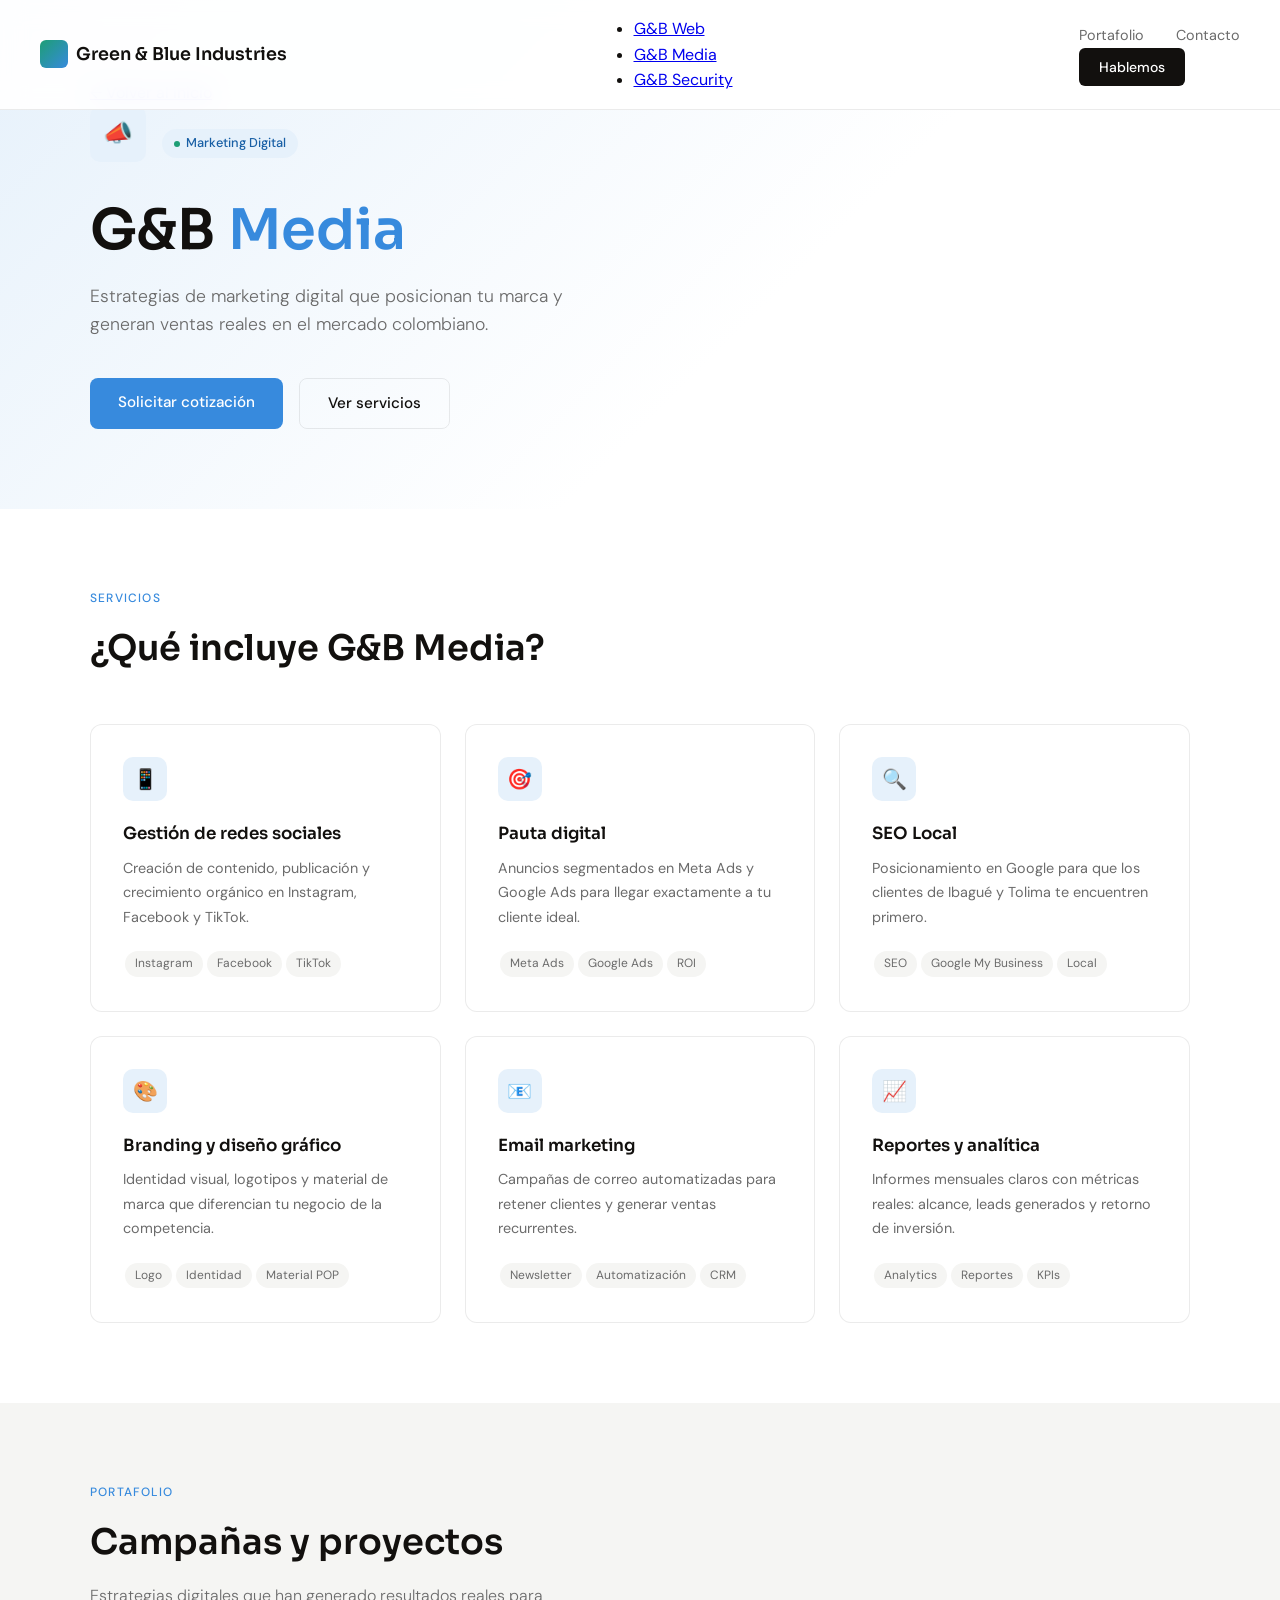
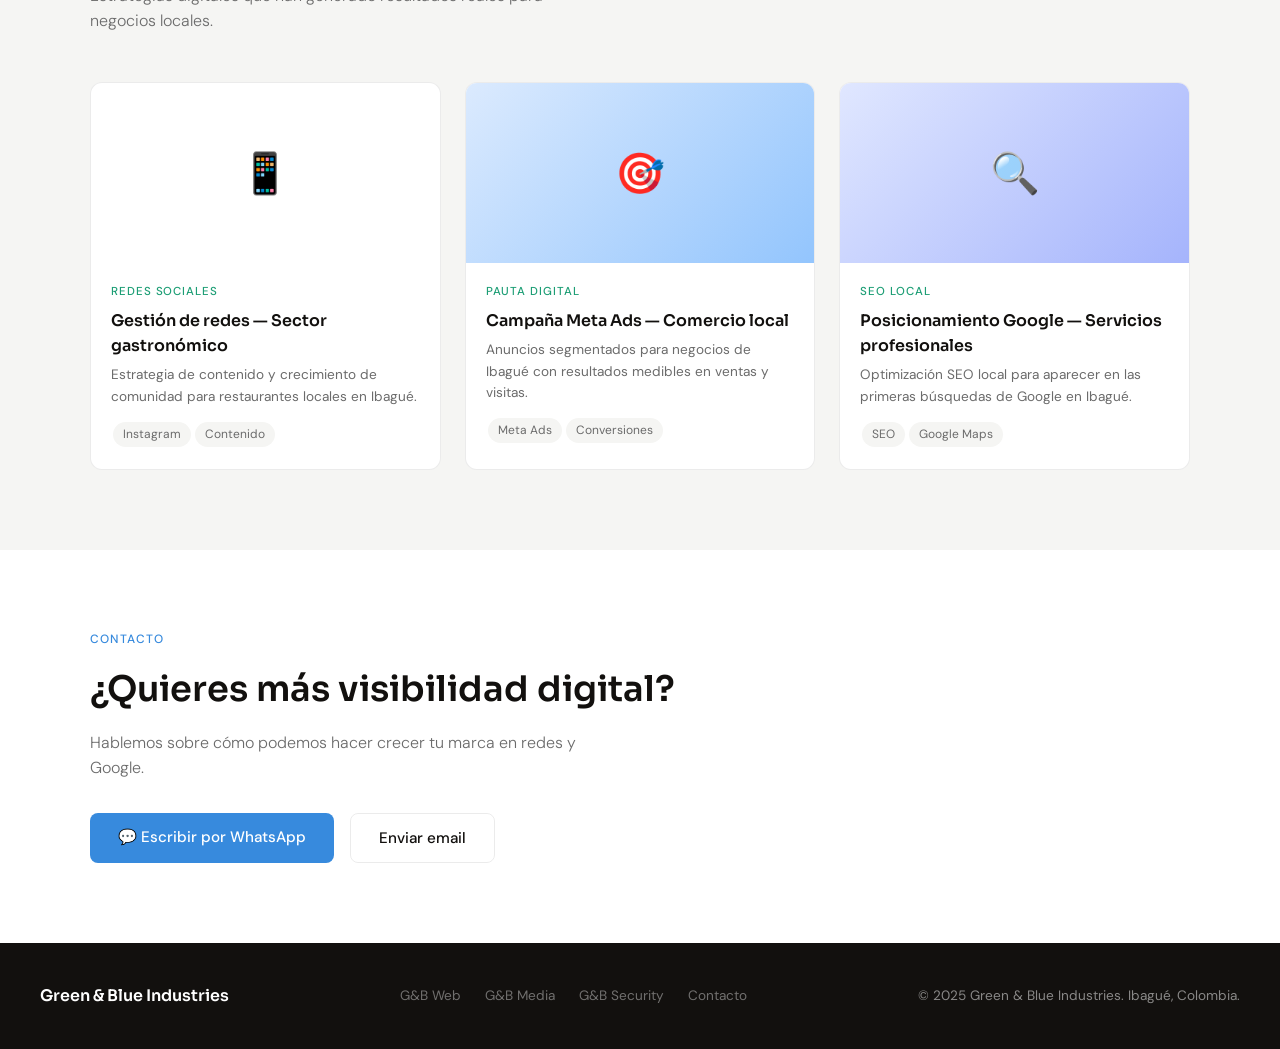
==== media.html @ a17e9784 "Add files via upload" ====
<!DOCTYPE html>
<html lang="es">
<head>
<meta charset="UTF-8"/>
<meta name="viewport" content="width=device-width, initial-scale=1.0"/>
<title>G&amp;B Media | Green &amp; Blue Industries</title>
<link href="https://fonts.googleapis.com/css2?family=Sora:wght@300;400;500;600&family=DM+Sans:wght@300;400;500&display=swap" rel="stylesheet"/>
<link rel="stylesheet" href="styles.css"/>
</head>
<body>

<nav>
  <a href="index.html" class="logo">
    <div class="logo-mark"></div>
    Green &amp; Blue Industries
  </a>
  <ul class="nav-center">
    <li><a href="web.html" target="_blank"><span class="dot-nav dot-web"></span>G&amp;B Web</a></li>
    <li><a href="media.html"><span class="dot-nav dot-media"></span>G&amp;B Media</a></li>
    <li><a href="security.html" target="_blank"><span class="dot-nav dot-security"></span>G&amp;B Security</a></li>
  </ul>
  <div class="nav-right">
    <ul class="nav-links">
      <li><a href="index.html#portafolio">Portafolio</a></li>
      <li><a href="index.html#contacto">Contacto</a></li>
    </ul>
    <a href="index.html#contacto" class="nav-cta">Hablemos</a>
  </div>
</nav>

<section class="division-hero" style="background: linear-gradient(135deg, #E6F1FB 0%, #fff 60%);">
  <div class="container">
    <a href="index.html" class="division-back">← Volver al inicio</a>
    <div style="display:flex;align-items:center;gap:1rem;margin-bottom:1rem;">
      <div class="service-icon icon-blue" style="width:56px;height:56px;font-size:1.5rem;">📣</div>
      <div class="hero-badge" style="margin:0;background:var(--blue-light);color:var(--blue-dark);">Marketing Digital</div>
    </div>
    <h1>G&amp;B <span style="color:var(--blue)">Media</span></h1>
    <p class="hero-sub">Estrategias de marketing digital que posicionan tu marca y generan ventas reales en el mercado colombiano.</p>
    <div class="hero-actions">
      <a href="index.html#contacto" class="btn-primary" style="background:var(--blue)">Solicitar cotización</a>
      <a href="#portafolio-media" class="btn-outline">Ver servicios</a>
    </div>
  </div>
</section>

<section id="servicios-media">
  <div class="container">
    <div class="section-label" style="color:var(--blue)">Servicios</div>
    <h2 class="section-title">¿Qué incluye G&amp;B Media?</h2>
    <div class="services-grid">
      <div class="service-card">
        <div class="service-icon icon-blue">📱</div>
        <div class="service-title">Gestión de redes sociales</div>
        <p class="service-desc">Creación de contenido, publicación y crecimiento orgánico en Instagram, Facebook y TikTok.</p>
        <div class="tags-wrap"><span class="service-tag">Instagram</span><span class="service-tag">Facebook</span><span class="service-tag">TikTok</span></div>
      </div>
      <div class="service-card">
        <div class="service-icon icon-blue">🎯</div>
        <div class="service-title">Pauta digital</div>
        <p class="service-desc">Anuncios segmentados en Meta Ads y Google Ads para llegar exactamente a tu cliente ideal.</p>
        <div class="tags-wrap"><span class="service-tag">Meta Ads</span><span class="service-tag">Google Ads</span><span class="service-tag">ROI</span></div>
      </div>
      <div class="service-card">
        <div class="service-icon icon-blue">🔍</div>
        <div class="service-title">SEO Local</div>
        <p class="service-desc">Posicionamiento en Google para que los clientes de Ibagué y Tolima te encuentren primero.</p>
        <div class="tags-wrap"><span class="service-tag">SEO</span><span class="service-tag">Google My Business</span><span class="service-tag">Local</span></div>
      </div>
      <div class="service-card">
        <div class="service-icon icon-blue">🎨</div>
        <div class="service-title">Branding y diseño gráfico</div>
        <p class="service-desc">Identidad visual, logotipos y material de marca que diferencian tu negocio de la competencia.</p>
        <div class="tags-wrap"><span class="service-tag">Logo</span><span class="service-tag">Identidad</span><span class="service-tag">Material POP</span></div>
      </div>
      <div class="service-card">
        <div class="service-icon icon-blue">📧</div>
        <div class="service-title">Email marketing</div>
        <p class="service-desc">Campañas de correo automatizadas para retener clientes y generar ventas recurrentes.</p>
        <div class="tags-wrap"><span class="service-tag">Newsletter</span><span class="service-tag">Automatización</span><span class="service-tag">CRM</span></div>
      </div>
      <div class="service-card">
        <div class="service-icon icon-blue">📈</div>
        <div class="service-title">Reportes y analítica</div>
        <p class="service-desc">Informes mensuales claros con métricas reales: alcance, leads generados y retorno de inversión.</p>
        <div class="tags-wrap"><span class="service-tag">Analytics</span><span class="service-tag">Reportes</span><span class="service-tag">KPIs</span></div>
      </div>
    </div>
  </div>
</section>

<section id="portafolio-media" style="background:var(--gray-light)">
  <div class="container">
    <div class="section-label" style="color:var(--blue)">Portafolio</div>
    <h2 class="section-title">Campañas y proyectos</h2>
    <p class="section-sub">Estrategias digitales que han generado resultados reales para negocios locales.</p>
    <div class="portfolio-grid" style="margin-top:3rem;">
      <div class="portfolio-card">
        <div class="portfolio-img slide-blue">📱</div>
        <div class="portfolio-info">
          <div class="portfolio-cat">Redes sociales</div>
          <div class="portfolio-name">Gestión de redes — Sector gastronómico</div>
          <p class="portfolio-desc">Estrategia de contenido y crecimiento de comunidad para restaurantes locales en Ibagué.</p>
          <div class="tags-wrap" style="margin-top:0.75rem;"><span class="service-tag">Instagram</span><span class="service-tag">Contenido</span></div>
        </div>
      </div>
      <div class="portfolio-card">
        <div class="portfolio-img" style="background:linear-gradient(135deg,#DBEAFE,#93C5FD);font-size:2.5rem;">🎯</div>
        <div class="portfolio-info">
          <div class="portfolio-cat">Pauta digital</div>
          <div class="portfolio-name">Campaña Meta Ads — Comercio local</div>
          <p class="portfolio-desc">Anuncios segmentados para negocios de Ibagué con resultados medibles en ventas y visitas.</p>
          <div class="tags-wrap" style="margin-top:0.75rem;"><span class="service-tag">Meta Ads</span><span class="service-tag">Conversiones</span></div>
        </div>
      </div>
      <div class="portfolio-card">
        <div class="portfolio-img" style="background:linear-gradient(135deg,#E0E7FF,#A5B4FC);font-size:2.5rem;">🔍</div>
        <div class="portfolio-info">
          <div class="portfolio-cat">SEO Local</div>
          <div class="portfolio-name">Posicionamiento Google — Servicios profesionales</div>
          <p class="portfolio-desc">Optimización SEO local para aparecer en las primeras búsquedas de Google en Ibagué.</p>
          <div class="tags-wrap" style="margin-top:0.75rem;"><span class="service-tag">SEO</span><span class="service-tag">Google Maps</span></div>
        </div>
      </div>
    </div>
  </div>
</section>

<section>
  <div class="container">
    <div class="section-label" style="color:var(--blue)">Contacto</div>
    <h2 class="section-title">¿Quieres más visibilidad digital?</h2>
    <p class="section-sub" style="margin-bottom:2rem;">Hablemos sobre cómo podemos hacer crecer tu marca en redes y Google.</p>
    <div class="hero-actions">
      <a href="https://wa.me/573000000000?text=Hola,%20quiero%20información%20sobre%20G%26B%20Media" class="btn-primary" style="background:var(--blue)">💬 Escribir por WhatsApp</a>
      <a href="mailto:media@greenandblueindustries.com" class="btn-outline">Enviar email</a>
    </div>
  </div>
</section>

<footer>
  <div class="footer-logo">Green &amp; Blue Industries</div>
  <ul class="footer-links">
    <li><a href="web.html">G&amp;B Web</a></li>
    <li><a href="media.html">G&amp;B Media</a></li>
    <li><a href="security.html">G&amp;B Security</a></li>
    <li><a href="index.html#contacto">Contacto</a></li>
  </ul>
  <div>© 2025 Green &amp; Blue Industries. Ibagué, Colombia.</div>
</footer>
<script src="script.js"></script>
</body>
</html>
---- styles.css ----
/* =============================================
   Green & Blue Industries — styles.css
   ============================================= */

*, *::before, *::after {
  box-sizing: border-box;
  margin: 0;
  padding: 0;
}

:root {
  --green: #1D9E75;
  --green-light: #E1F5EE;
  --green-dark: #0F6E56;
  --blue: #378ADD;
  --blue-light: #E6F1FB;
  --blue-dark: #185FA5;
  --dark: #12100E;
  --gray: #6B6B6B;
  --gray-light: #F5F5F3;
  --border: rgba(0, 0, 0, 0.08);
  --white: #FFFFFF;
}

html { scroll-behavior: smooth; }

body {
  font-family: 'DM Sans', sans-serif;
  color: var(--dark);
  background: var(--white);
  line-height: 1.6;
  overflow-x: hidden;
}

/* ---- NAV ---- */
nav {
  position: fixed;
  top: 0; left: 0; right: 0;
  z-index: 100;
  display: flex;
  align-items: center;
  justify-content: space-between;
  padding: 1rem 2.5rem;
  background: rgba(255, 255, 255, 0.92);
  backdrop-filter: blur(12px);
  border-bottom: 0.5px solid var(--border);
}

.logo {
  font-family: 'Sora', sans-serif;
  font-weight: 600;
  font-size: 1.1rem;
  display: flex;
  align-items: center;
  gap: 8px;
  text-decoration: none;
  color: var(--dark);
}

.logo-mark {
  width: 28px; height: 28px;
  border-radius: 6px;
  background: linear-gradient(135deg, var(--green) 0%, var(--blue) 100%);
}

.nav-links {
  display: flex;
  gap: 2rem;
  list-style: none;
}

.nav-links a {
  text-decoration: none;
  color: var(--gray);
  font-size: 0.9rem;
  font-weight: 400;
  transition: color 0.2s;
}

.nav-links a:hover { color: var(--dark); }

.nav-cta {
  background: var(--dark);
  color: var(--white);
  border: none;
  padding: 0.5rem 1.25rem;
  border-radius: 6px;
  font-size: 0.875rem;
  font-family: 'DM Sans', sans-serif;
  cursor: pointer;
  font-weight: 500;
  text-decoration: none;
  transition: opacity 0.2s;
  display: inline-block;
}

.nav-cta:hover { opacity: 0.8; }

/* ---- HERO ---- */
#hero {
  min-height: 100vh;
  display: flex;
  align-items: center;
  padding: 8rem 2.5rem 5rem;
  background: var(--white);
  position: relative;
  overflow: hidden;
}

.hero-bg {
  position: absolute;
  top: -100px; right: -100px;
  width: 600px; height: 600px;
  border-radius: 50%;
  background: radial-gradient(circle, rgba(29,158,117,0.06) 0%, rgba(55,138,221,0.06) 50%, transparent 70%);
  pointer-events: none;
}

.hero-content {
  max-width: 680px;
  position: relative;
  animation: fadeUp 0.7s ease both;
}

.hero-badge {
  display: inline-flex;
  align-items: center;
  gap: 6px;
  background: var(--green-light);
  color: var(--green-dark);
  padding: 4px 12px;
  border-radius: 20px;
  font-size: 0.8rem;
  font-weight: 500;
  margin-bottom: 1.5rem;
  animation: fadeUp 0.6s 0.1s ease both;
}

.hero-badge::before {
  content: '';
  width: 6px; height: 6px;
  border-radius: 50%;
  background: var(--green);
}

h1 {
  font-family: 'Sora', sans-serif;
  font-size: clamp(2.2rem, 5vw, 3.5rem);
  font-weight: 600;
  line-height: 1.15;
  margin-bottom: 1.25rem;
  color: var(--dark);
  animation: fadeUp 0.6s 0.2s ease both;
}

h1 span { color: var(--green); }

.hero-sub {
  font-size: 1.1rem;
  color: var(--gray);
  max-width: 500px;
  margin-bottom: 2.5rem;
  font-weight: 300;
  animation: fadeUp 0.6s 0.3s ease both;
}

.hero-actions {
  display: flex;
  gap: 1rem;
  flex-wrap: wrap;
  animation: fadeUp 0.6s 0.4s ease both;
}

.btn-primary {
  background: var(--green);
  color: var(--white);
  border: none;
  padding: 0.75rem 1.75rem;
  border-radius: 8px;
  font-size: 0.95rem;
  font-family: 'DM Sans', sans-serif;
  font-weight: 500;
  cursor: pointer;
  text-decoration: none;
  transition: background 0.2s;
  display: inline-block;
}

.btn-primary:hover { background: var(--green-dark); }

.btn-outline {
  background: transparent;
  color: var(--dark);
  border: 1px solid var(--border);
  padding: 0.75rem 1.75rem;
  border-radius: 8px;
  font-size: 0.95rem;
  font-family: 'DM Sans', sans-serif;
  font-weight: 500;
  cursor: pointer;
  text-decoration: none;
  transition: border-color 0.2s;
  display: inline-block;
}

.btn-outline:hover { border-color: var(--dark); }

.hero-stats {
  display: flex;
  gap: 2.5rem;
  margin-top: 3.5rem;
  padding-top: 2rem;
  border-top: 0.5px solid var(--border);
  animation: fadeUp 0.6s 0.5s ease both;
}

.stat-num {
  font-family: 'Sora', sans-serif;
  font-size: 1.5rem;
  font-weight: 600;
  color: var(--dark);
}

.stat-label {
  font-size: 0.8rem;
  color: var(--gray);
  margin-top: 2px;
}

/* ---- SECTIONS ---- */
section { padding: 5rem 2.5rem; }

.section-label {
  font-size: 0.75rem;
  font-weight: 500;
  letter-spacing: 0.1em;
  text-transform: uppercase;
  color: var(--green);
  margin-bottom: 0.75rem;
}

.section-title {
  font-family: 'Sora', sans-serif;
  font-size: clamp(1.6rem, 3vw, 2.2rem);
  font-weight: 600;
  color: var(--dark);
  margin-bottom: 0.75rem;
}

.section-sub {
  font-size: 1rem;
  color: var(--gray);
  max-width: 520px;
  font-weight: 300;
}

.container { max-width: 1100px; margin: 0 auto; }

/* ---- SERVICES ---- */
#servicios { background: var(--gray-light); }

.services-grid {
  display: grid;
  grid-template-columns: repeat(auto-fit, minmax(280px, 1fr));
  gap: 1.5rem;
  margin-top: 3rem;
}

.service-card {
  background: var(--white);
  border-radius: 12px;
  padding: 2rem;
  border: 0.5px solid var(--border);
  transition: transform 0.2s, box-shadow 0.2s;
}

.service-card:hover {
  transform: translateY(-4px);
  box-shadow: 0 12px 32px rgba(0, 0, 0, 0.06);
}

.service-icon {
  width: 44px; height: 44px;
  border-radius: 10px;
  display: flex;
  align-items: center;
  justify-content: center;
  margin-bottom: 1.25rem;
  font-size: 1.25rem;
}

.icon-green { background: var(--green-light); }
.icon-blue  { background: var(--blue-light); }
.icon-teal  { background: #E1F5EE; }

.service-title {
  font-family: 'Sora', sans-serif;
  font-weight: 600;
  font-size: 1.05rem;
  margin-bottom: 0.5rem;
}

.service-desc {
  font-size: 0.9rem;
  color: var(--gray);
  line-height: 1.7;
  margin-bottom: 1.25rem;
}

.service-tag {
  display: inline-block;
  background: var(--gray-light);
  color: var(--gray);
  font-size: 0.75rem;
  padding: 3px 10px;
  border-radius: 20px;
  margin: 2px;
}

/* ---- PORTFOLIO ---- */
.portfolio-grid {
  display: grid;
  grid-template-columns: repeat(auto-fit, minmax(300px, 1fr));
  gap: 1.5rem;
  margin-top: 3rem;
}

.portfolio-card {
  border-radius: 12px;
  overflow: hidden;
  border: 0.5px solid var(--border);
  background: var(--white);
  transition: transform 0.2s;
}

.portfolio-card:hover { transform: translateY(-3px); }

.portfolio-img {
  height: 180px;
  display: flex;
  align-items: center;
  justify-content: center;
  font-size: 2.5rem;
}

.portfolio-img-green  { background: linear-gradient(135deg, var(--green-light), #9FE1CB); }
.portfolio-img-blue   { background: linear-gradient(135deg, var(--blue-light), #B5D4F4); }
.portfolio-img-mixed  { background: linear-gradient(135deg, #E1F5EE, var(--blue-light)); }

.portfolio-info { padding: 1.25rem; }

.portfolio-cat {
  font-size: 0.72rem;
  font-weight: 500;
  letter-spacing: 0.08em;
  text-transform: uppercase;
  color: var(--green);
  margin-bottom: 0.4rem;
}

.portfolio-name {
  font-family: 'Sora', sans-serif;
  font-weight: 600;
  font-size: 1rem;
  margin-bottom: 0.35rem;
}

.portfolio-desc { font-size: 0.85rem; color: var(--gray); }

/* ---- ABOUT ---- */
#nosotros { background: var(--gray-light); }

.about-grid {
  display: grid;
  grid-template-columns: 1fr 1fr;
  gap: 4rem;
  align-items: center;
  margin-top: 3rem;
}

.about-visual {
  border-radius: 16px;
  height: 360px;
  background: linear-gradient(135deg, var(--green-light) 0%, var(--blue-light) 100%);
  display: flex;
  align-items: center;
  justify-content: center;
  font-size: 5rem;
  position: relative;
  overflow: hidden;
}

.about-visual::after {
  content: '';
  position: absolute;
  bottom: -30px; right: -30px;
  width: 150px; height: 150px;
  border-radius: 50%;
  background: rgba(55, 138, 221, 0.15);
}

.values-list {
  list-style: none;
  margin-top: 1.5rem;
}

.values-list li {
  display: flex;
  align-items: flex-start;
  gap: 12px;
  padding: 0.75rem 0;
  border-bottom: 0.5px solid var(--border);
  font-size: 0.9rem;
  color: var(--gray);
}

.values-list li:last-child { border-bottom: none; }

.check {
  width: 20px; height: 20px;
  border-radius: 50%;
  background: var(--green-light);
  color: var(--green);
  display: flex;
  align-items: center;
  justify-content: center;
  font-size: 0.7rem;
  flex-shrink: 0;
  margin-top: 1px;
}

/* ---- CONTACT ---- */
.contact-grid {
  display: grid;
  grid-template-columns: 1fr 1fr;
  gap: 4rem;
  margin-top: 3rem;
  align-items: start;
}

.contact-info h3 {
  font-family: 'Sora', sans-serif;
  font-size: 1.1rem;
  font-weight: 600;
  margin-bottom: 1rem;
}

.contact-item {
  display: flex;
  align-items: center;
  gap: 12px;
  padding: 0.9rem 1.1rem;
  background: var(--gray-light);
  border-radius: 8px;
  margin-bottom: 0.75rem;
  font-size: 0.9rem;
  text-decoration: none;
  color: var(--dark);
  transition: background 0.2s;
}

.contact-item:hover { background: var(--green-light); }

.contact-icon {
  width: 32px; height: 32px;
  border-radius: 6px;
  display: flex;
  align-items: center;
  justify-content: center;
  font-size: 1rem;
  flex-shrink: 0;
}

.contact-label { font-weight: 500; }
.contact-sublabel { font-size: 0.8rem; color: var(--gray); }

.contact-form-area {
  background: var(--white);
  border: 0.5px solid var(--border);
  border-radius: 12px;
  padding: 2rem;
}

.form-group { margin-bottom: 1rem; }

.form-group label {
  display: block;
  font-size: 0.82rem;
  font-weight: 500;
  margin-bottom: 0.4rem;
  color: var(--gray);
}

.form-group input,
.form-group textarea,
.form-group select {
  width: 100%;
  padding: 0.65rem 0.9rem;
  border: 0.5px solid var(--border);
  border-radius: 6px;
  font-family: 'DM Sans', sans-serif;
  font-size: 0.9rem;
  color: var(--dark);
  background: var(--gray-light);
  outline: none;
  transition: border-color 0.2s, background 0.2s;
}

.form-group input:focus,
.form-group textarea:focus,
.form-group select:focus {
  border-color: var(--green);
  background: var(--white);
}

.form-group textarea {
  resize: vertical;
  min-height: 100px;
}

.form-row {
  display: grid;
  grid-template-columns: 1fr 1fr;
  gap: 1rem;
}

/* ---- FOOTER ---- */
footer {
  background: var(--dark);
  color: rgba(255, 255, 255, 0.5);
  padding: 2.5rem;
  font-size: 0.85rem;
  display: flex;
  justify-content: space-between;
  align-items: center;
  flex-wrap: wrap;
  gap: 1rem;
}

.footer-logo {
  font-family: 'Sora', sans-serif;
  font-weight: 600;
  color: var(--white);
  font-size: 1rem;
}

.footer-links {
  display: flex;
  gap: 1.5rem;
  list-style: none;
}

.footer-links a {
  text-decoration: none;
  color: rgba(255, 255, 255, 0.4);
  transition: color 0.2s;
}

.footer-links a:hover { color: var(--white); }

/* ---- ANIMATIONS ---- */
@keyframes fadeUp {
  from { opacity: 0; transform: translateY(20px); }
  to   { opacity: 1; transform: translateY(0); }
}

/* ---- RESPONSIVE ---- */
@media (max-width: 768px) {
  nav { padding: 1rem 1.25rem; }
  .nav-links { display: none; }
  section { padding: 3.5rem 1.25rem; }
  #hero { padding: 7rem 1.25rem 4rem; }
  .about-grid,
  .contact-grid { grid-template-columns: 1fr; gap: 2rem; }
  .form-row { grid-template-columns: 1fr; }
  .hero-stats { gap: 1.5rem; }
  footer { flex-direction: column; text-align: center; }
}
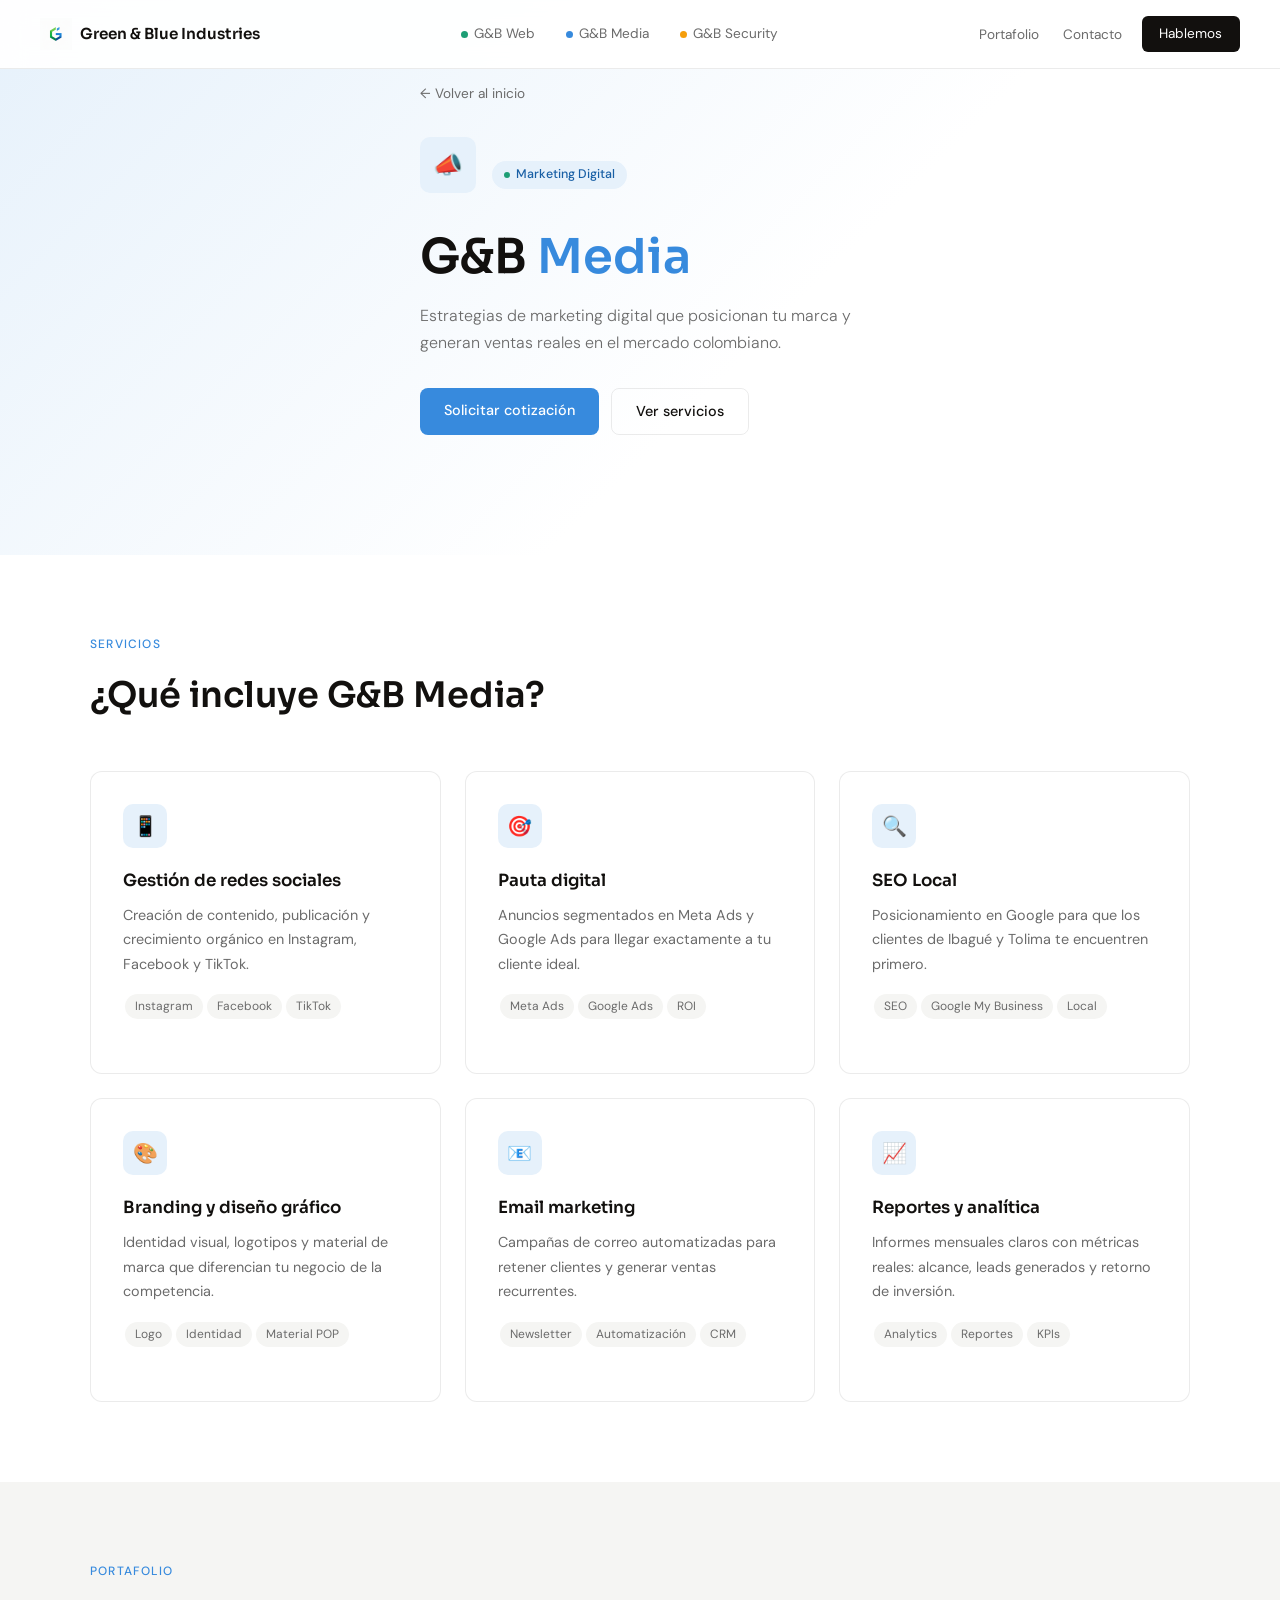
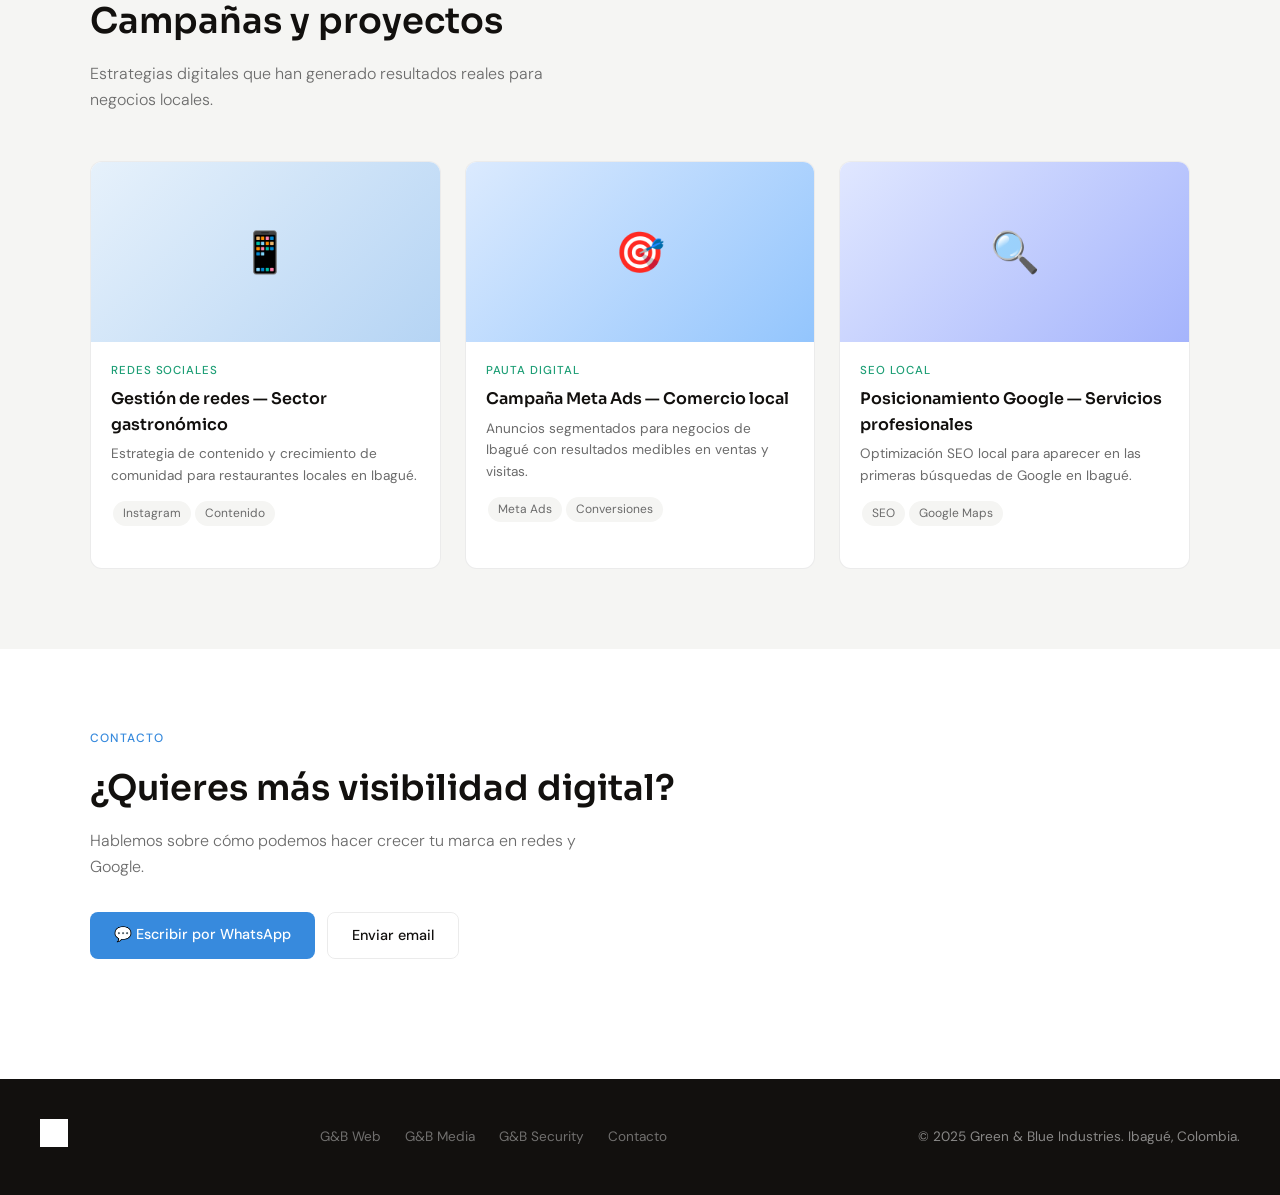
==== commit 28524984: "Update media.html" ====
--- a/media.html
+++ b/media.html
@@ -11,8 +11,8 @@
 
 <nav>
   <a href="index.html" class="logo">
-    <div class="logo-mark"></div>
-    Green &amp; Blue Industries
+    <img src="logo.png" alt="Green &amp; Blue Industries" style="height:32px; width:auto;">
+    <span style="font-family:'Sora',sans-serif; font-weight:600; font-size:0.95rem; color:var(--dark); white-space:nowrap;">Green &amp; Blue Industries</span>
   </a>
   <ul class="nav-center">
     <li><a href="web.html" target="_blank"><span class="dot-nav dot-web"></span>G&amp;B Web</a></li>
@@ -132,14 +132,14 @@
     <h2 class="section-title">¿Quieres más visibilidad digital?</h2>
     <p class="section-sub" style="margin-bottom:2rem;">Hablemos sobre cómo podemos hacer crecer tu marca en redes y Google.</p>
     <div class="hero-actions">
-      <a href="https://wa.me/573000000000?text=Hola,%20quiero%20información%20sobre%20G%26B%20Media" class="btn-primary" style="background:var(--blue)">💬 Escribir por WhatsApp</a>
-      <a href="mailto:media@greenandblueindustries.com" class="btn-outline">Enviar email</a>
+      <a href="https://wa.me/573229442937" class="btn-primary" style="background:var(--blue)">💬 Escribir por WhatsApp</a>
+      <a href="mailto:greenandbluecomercial@gmail.com" class="btn-outline">Enviar email</a>
     </div>
   </div>
 </section>
 
 <footer>
-  <div class="footer-logo">Green &amp; Blue Industries</div>
+  <div class="footer-logo"><img src="logo.png" alt="Green &amp; Blue Industries" style="height:28px; width:auto; filter:brightness(0) invert(1);"></div>
   <ul class="footer-links">
     <li><a href="web.html">G&amp;B Web</a></li>
     <li><a href="media.html">G&amp;B Media</a></li>
--- a/styles.css
+++ b/styles.css
@@ -1,578 +1,339 @@
-/* =============================================
-   Green & Blue Industries — styles.css
-   ============================================= */
-
-*, *::before, *::after {
-  box-sizing: border-box;
-  margin: 0;
-  padding: 0;
-}
-
+/* Green & Blue Industries — styles.css */
+*, *::before, *::after { box-sizing: border-box; margin: 0; padding: 0; }
 :root {
-  --green: #1D9E75;
-  --green-light: #E1F5EE;
-  --green-dark: #0F6E56;
-  --blue: #378ADD;
-  --blue-light: #E6F1FB;
-  --blue-dark: #185FA5;
-  --dark: #12100E;
-  --gray: #6B6B6B;
-  --gray-light: #F5F5F3;
-  --border: rgba(0, 0, 0, 0.08);
-  --white: #FFFFFF;
-}
-
+  --green: #1D9E75; --green-light: #E1F5EE; --green-dark: #0F6E56;
+  --blue: #378ADD; --blue-light: #E6F1FB; --blue-dark: #185FA5;
+  --amber: #F59E0B; --amber-light: #FFF7E6;
+  --dark: #12100E; --gray: #6B6B6B; --gray-light: #F5F5F3;
+  --border: rgba(0,0,0,0.08); --white: #FFFFFF;
+}
 html { scroll-behavior: smooth; }
-
-body {
-  font-family: 'DM Sans', sans-serif;
-  color: var(--dark);
-  background: var(--white);
-  line-height: 1.6;
-  overflow-x: hidden;
-}
-
-/* ---- NAV ---- */
+body { font-family: 'DM Sans', sans-serif; color: var(--dark); background: var(--white); line-height: 1.6; overflow-x: hidden; }
+
+/* NAV */
 nav {
-  position: fixed;
-  top: 0; left: 0; right: 0;
-  z-index: 100;
-  display: flex;
-  align-items: center;
-  justify-content: space-between;
+  position: fixed; top: 0; left: 0; right: 0; z-index: 100;
+  display: flex; align-items: center; justify-content: space-between;
   padding: 1rem 2.5rem;
-  background: rgba(255, 255, 255, 0.92);
-  backdrop-filter: blur(12px);
+  background: rgba(255,255,255,0.93); backdrop-filter: blur(12px);
   border-bottom: 0.5px solid var(--border);
-}
-
-.logo {
-  font-family: 'Sora', sans-serif;
-  font-weight: 600;
-  font-size: 1.1rem;
-  display: flex;
-  align-items: center;
-  gap: 8px;
-  text-decoration: none;
-  color: var(--dark);
-}
-
-.logo-mark {
-  width: 28px; height: 28px;
-  border-radius: 6px;
-  background: linear-gradient(135deg, var(--green) 0%, var(--blue) 100%);
-}
-
-.nav-links {
-  display: flex;
-  gap: 2rem;
-  list-style: none;
-}
-
-.nav-links a {
-  text-decoration: none;
-  color: var(--gray);
-  font-size: 0.9rem;
-  font-weight: 400;
-  transition: color 0.2s;
-}
-
+  gap: 1rem;
+}
+.logo { font-family: 'Sora', sans-serif; font-weight: 600; font-size: 1rem; display: flex; align-items: center; gap: 8px; text-decoration: none; color: var(--dark); white-space: nowrap; }
+.logo-mark { width: 26px; height: 26px; border-radius: 6px; background: linear-gradient(135deg, var(--green), var(--blue)); flex-shrink: 0; }
+.nav-center { display: flex; gap: 0.25rem; list-style: none; }
+.nav-center a { text-decoration: none; color: var(--gray); font-size: 0.85rem; padding: 0.4rem 0.85rem; border-radius: 6px; transition: all 0.2s; display: flex; align-items: center; gap: 6px; white-space: nowrap; }
+.nav-center a:hover { background: var(--gray-light); color: var(--dark); }
+.dot-nav { width: 7px; height: 7px; border-radius: 50%; flex-shrink: 0; }
+.dot-web { background: var(--green); }
+.dot-media { background: var(--blue); }
+.dot-security { background: var(--amber); }
+.nav-right { display: flex; align-items: center; gap: 1.25rem; }
+.nav-links { display: flex; gap: 1.5rem; list-style: none; }
+.nav-links a { text-decoration: none; color: var(--gray); font-size: 0.85rem; transition: color 0.2s; }
 .nav-links a:hover { color: var(--dark); }
-
-.nav-cta {
-  background: var(--dark);
-  color: var(--white);
-  border: none;
-  padding: 0.5rem 1.25rem;
-  border-radius: 6px;
-  font-size: 0.875rem;
-  font-family: 'DM Sans', sans-serif;
-  cursor: pointer;
-  font-weight: 500;
-  text-decoration: none;
-  transition: opacity 0.2s;
-  display: inline-block;
-}
-
-.nav-cta:hover { opacity: 0.8; }
-
-/* ---- HERO ---- */
+.nav-cta { background: var(--dark); color: var(--white); padding: 0.45rem 1.1rem; border-radius: 6px; font-size: 0.85rem; text-decoration: none; white-space: nowrap; font-family: 'DM Sans', sans-serif; }
+
+/* HERO */
 #hero {
-  min-height: 100vh;
-  display: flex;
-  align-items: center;
-  padding: 8rem 2.5rem 5rem;
-  background: var(--white);
-  position: relative;
+  display: grid; grid-template-columns: 1fr 1fr;
+  min-height: 100vh; align-items: center;
+  padding: 7rem 2.5rem 4rem; gap: 4rem;
+  background: var(--white); position: relative;
   overflow: hidden;
-}
-
-.hero-bg {
-  position: absolute;
-  top: -100px; right: -100px;
-  width: 600px; height: 600px;
-  border-radius: 50%;
-  background: radial-gradient(circle, rgba(29,158,117,0.06) 0%, rgba(55,138,221,0.06) 50%, transparent 70%);
-  pointer-events: none;
-}
-
-.hero-content {
-  max-width: 680px;
-  position: relative;
-  animation: fadeUp 0.7s ease both;
-}
-
-.hero-badge {
-  display: inline-flex;
-  align-items: center;
-  gap: 6px;
-  background: var(--green-light);
-  color: var(--green-dark);
-  padding: 4px 12px;
-  border-radius: 20px;
-  font-size: 0.8rem;
-  font-weight: 500;
-  margin-bottom: 1.5rem;
-  animation: fadeUp 0.6s 0.1s ease both;
-}
-
-.hero-badge::before {
-  content: '';
-  width: 6px; height: 6px;
-  border-radius: 50%;
-  background: var(--green);
-}
-
-h1 {
-  font-family: 'Sora', sans-serif;
-  font-size: clamp(2.2rem, 5vw, 3.5rem);
-  font-weight: 600;
-  line-height: 1.15;
-  margin-bottom: 1.25rem;
-  color: var(--dark);
-  animation: fadeUp 0.6s 0.2s ease both;
-}
-
+  max-width: 100vw;
+}
+.hero-bg { position: absolute; top: -100px; right: -100px; width: 550px; height: 550px; border-radius: 50%; background: radial-gradient(circle, rgba(29,158,117,0.05) 0%, rgba(55,138,221,0.05) 50%, transparent 70%); pointer-events: none; }
+.hero-left { position: relative; z-index: 1; animation: fadeUp 0.7s ease both; }
+.hero-badge { display: inline-flex; align-items: center; gap: 6px; background: var(--green-light); color: var(--green-dark); padding: 4px 12px; border-radius: 20px; font-size: 0.78rem; font-weight: 500; margin-bottom: 1.4rem; }
+.hero-badge::before { content: ''; width: 6px; height: 6px; border-radius: 50%; background: var(--green); }
+h1 { font-family: 'Sora', sans-serif; font-size: clamp(2rem, 4vw, 3rem); font-weight: 600; line-height: 1.15; margin-bottom: 1.1rem; color: var(--dark); }
 h1 span { color: var(--green); }
-
-.hero-sub {
-  font-size: 1.1rem;
-  color: var(--gray);
-  max-width: 500px;
-  margin-bottom: 2.5rem;
-  font-weight: 300;
-  animation: fadeUp 0.6s 0.3s ease both;
-}
-
-.hero-actions {
-  display: flex;
-  gap: 1rem;
-  flex-wrap: wrap;
-  animation: fadeUp 0.6s 0.4s ease both;
-}
-
-.btn-primary {
-  background: var(--green);
-  color: var(--white);
-  border: none;
-  padding: 0.75rem 1.75rem;
-  border-radius: 8px;
-  font-size: 0.95rem;
-  font-family: 'DM Sans', sans-serif;
-  font-weight: 500;
-  cursor: pointer;
-  text-decoration: none;
-  transition: background 0.2s;
-  display: inline-block;
-}
-
+.hero-sub { font-size: 1rem; color: var(--gray); max-width: 440px; margin-bottom: 2rem; font-weight: 300; line-height: 1.7; }
+.hero-actions { display: flex; gap: 0.75rem; flex-wrap: wrap; margin-bottom: 2.5rem; }
+.btn-primary { background: var(--green); color: var(--white); border: none; padding: 0.7rem 1.5rem; border-radius: 8px; font-size: 0.9rem; font-family: 'DM Sans', sans-serif; font-weight: 500; cursor: pointer; text-decoration: none; transition: background 0.2s; display: inline-block; }
 .btn-primary:hover { background: var(--green-dark); }
-
-.btn-outline {
-  background: transparent;
-  color: var(--dark);
-  border: 1px solid var(--border);
-  padding: 0.75rem 1.75rem;
-  border-radius: 8px;
-  font-size: 0.95rem;
-  font-family: 'DM Sans', sans-serif;
-  font-weight: 500;
-  cursor: pointer;
-  text-decoration: none;
-  transition: border-color 0.2s;
-  display: inline-block;
-}
-
+.btn-outline { background: transparent; color: var(--dark); border: 1px solid var(--border); padding: 0.7rem 1.5rem; border-radius: 8px; font-size: 0.9rem; font-family: 'DM Sans', sans-serif; font-weight: 500; text-decoration: none; transition: border-color 0.2s; display: inline-block; }
 .btn-outline:hover { border-color: var(--dark); }
-
-.hero-stats {
-  display: flex;
-  gap: 2.5rem;
-  margin-top: 3.5rem;
-  padding-top: 2rem;
-  border-top: 0.5px solid var(--border);
-  animation: fadeUp 0.6s 0.5s ease both;
-}
-
-.stat-num {
-  font-family: 'Sora', sans-serif;
-  font-size: 1.5rem;
-  font-weight: 600;
-  color: var(--dark);
-}
-
-.stat-label {
-  font-size: 0.8rem;
-  color: var(--gray);
-  margin-top: 2px;
-}
-
-/* ---- SECTIONS ---- */
-section { padding: 5rem 2.5rem; }
-
-.section-label {
-  font-size: 0.75rem;
-  font-weight: 500;
-  letter-spacing: 0.1em;
-  text-transform: uppercase;
-  color: var(--green);
-  margin-bottom: 0.75rem;
-}
-
-.section-title {
-  font-family: 'Sora', sans-serif;
-  font-size: clamp(1.6rem, 3vw, 2.2rem);
-  font-weight: 600;
-  color: var(--dark);
-  margin-bottom: 0.75rem;
-}
-
-.section-sub {
-  font-size: 1rem;
-  color: var(--gray);
-  max-width: 520px;
-  font-weight: 300;
-}
-
+.hero-stats { display: flex; gap: 2rem; padding-top: 1.75rem; border-top: 0.5px solid var(--border); }
+.stat-num { font-family: 'Sora', sans-serif; font-size: 1.4rem; font-weight: 600; color: var(--dark); }
+.stat-label { font-size: 0.75rem; color: var(--gray); margin-top: 2px; }
+
+/* CAROUSEL */
+.hero-right { position: relative; z-index: 1; animation: fadeUp 0.7s 0.2s ease both; }
+.carousel-wrap { border-radius: 16px; overflow: hidden; position: relative; aspect-ratio: 4/3; background: var(--gray-light); }
+.carousel-track { display: flex; transition: transform 0.5s cubic-bezier(0.4,0,0.2,1); height: 100%; }
+.carousel-slide { min-width: 100%; height: 100%; display: flex; align-items: center; justify-content: center; flex-direction: column; gap: 0; position: relative; }
+.slide-green  { background: linear-gradient(135deg, #E1F5EE 0%, #9FE1CB 100%); }
+.slide-blue   { background: linear-gradient(135deg, #E6F1FB 0%, #B5D4F4 100%); }
+.slide-purple { background: linear-gradient(135deg, #EDE9FE 0%, #C4B5FD 100%); }
+.slide-amber  { background: linear-gradient(135deg, #FFF7E6 0%, #FDE68A 100%); }
+.carousel-badge { position: absolute; top: 1rem; left: 1rem; background: rgba(255,255,255,0.88); backdrop-filter: blur(4px); border-radius: 20px; padding: 4px 12px; font-size: 0.72rem; font-weight: 500; color: var(--dark); border: 0.5px solid var(--border); }
+.slide-icon { font-size: 3.5rem; margin-bottom: 0.75rem; }
+.slide-label { font-family: 'Sora', sans-serif; font-weight: 600; font-size: 1rem; color: var(--dark); text-align: center; padding: 0 1.5rem; }
+.slide-sub { font-size: 0.8rem; color: var(--gray); text-align: center; padding: 0.3rem 2rem 0; line-height: 1.5; }
+.carousel-arrows { position: absolute; top: 50%; transform: translateY(-50%); width: 100%; display: flex; justify-content: space-between; padding: 0 0.75rem; pointer-events: none; }
+.c-arrow { width: 34px; height: 34px; border-radius: 50%; background: rgba(255,255,255,0.9); border: 0.5px solid var(--border); display: flex; align-items: center; justify-content: center; cursor: pointer; pointer-events: all; font-size: 0.9rem; color: var(--dark); transition: background 0.2s; }
+.c-arrow:hover { background: var(--white); }
+.carousel-dots { display: flex; justify-content: center; gap: 6px; margin-top: 1rem; }
+.cdot { width: 7px; height: 7px; border-radius: 50%; background: var(--border); cursor: pointer; transition: background 0.2s, transform 0.2s; border: none; padding: 0; }
+.cdot.active { background: var(--green); transform: scale(1.3); }
+
+/* SECTIONS */
+section:not(#hero) { padding: 5rem 2.5rem; }
+#servicios, #nosotros { background: var(--gray-light); }
+.section-label { font-size: 0.75rem; font-weight: 500; letter-spacing: 0.1em; text-transform: uppercase; color: var(--green); margin-bottom: 0.75rem; }
+.section-title { font-family: 'Sora', sans-serif; font-size: clamp(1.6rem, 3vw, 2.2rem); font-weight: 600; color: var(--dark); margin-bottom: 0.75rem; }
+.section-sub { font-size: 1rem; color: var(--gray); max-width: 520px; font-weight: 300; }
 .container { max-width: 1100px; margin: 0 auto; }
 
-/* ---- SERVICES ---- */
-#servicios { background: var(--gray-light); }
-
-.services-grid {
-  display: grid;
-  grid-template-columns: repeat(auto-fit, minmax(280px, 1fr));
-  gap: 1.5rem;
-  margin-top: 3rem;
-}
-
-.service-card {
-  background: var(--white);
-  border-radius: 12px;
-  padding: 2rem;
-  border: 0.5px solid var(--border);
-  transition: transform 0.2s, box-shadow 0.2s;
-}
-
-.service-card:hover {
-  transform: translateY(-4px);
-  box-shadow: 0 12px 32px rgba(0, 0, 0, 0.06);
-}
-
-.service-icon {
-  width: 44px; height: 44px;
-  border-radius: 10px;
-  display: flex;
-  align-items: center;
-  justify-content: center;
-  margin-bottom: 1.25rem;
-  font-size: 1.25rem;
-}
-
+/* SERVICES */
+.services-grid { display: grid; grid-template-columns: repeat(auto-fit, minmax(280px, 1fr)); gap: 1.5rem; margin-top: 3rem; }
+.service-card { background: var(--white); border-radius: 12px; padding: 2rem; border: 0.5px solid var(--border); transition: transform 0.2s, box-shadow 0.2s; display: flex; flex-direction: column; }
+.service-card:hover { transform: translateY(-4px); box-shadow: 0 12px 32px rgba(0,0,0,0.06); }
+.service-icon { width: 44px; height: 44px; border-radius: 10px; display: flex; align-items: center; justify-content: center; margin-bottom: 1.25rem; font-size: 1.25rem; }
 .icon-green { background: var(--green-light); }
 .icon-blue  { background: var(--blue-light); }
-.icon-teal  { background: #E1F5EE; }
-
-.service-title {
-  font-family: 'Sora', sans-serif;
-  font-weight: 600;
-  font-size: 1.05rem;
-  margin-bottom: 0.5rem;
-}
-
-.service-desc {
-  font-size: 0.9rem;
-  color: var(--gray);
-  line-height: 1.7;
-  margin-bottom: 1.25rem;
-}
-
-.service-tag {
-  display: inline-block;
-  background: var(--gray-light);
-  color: var(--gray);
-  font-size: 0.75rem;
-  padding: 3px 10px;
-  border-radius: 20px;
-  margin: 2px;
-}
-
-/* ---- PORTFOLIO ---- */
-.portfolio-grid {
-  display: grid;
-  grid-template-columns: repeat(auto-fit, minmax(300px, 1fr));
-  gap: 1.5rem;
-  margin-top: 3rem;
-}
-
-.portfolio-card {
-  border-radius: 12px;
-  overflow: hidden;
-  border: 0.5px solid var(--border);
-  background: var(--white);
-  transition: transform 0.2s;
-}
-
+.icon-amber { background: var(--amber-light); }
+.service-title { font-family: 'Sora', sans-serif; font-weight: 600; font-size: 1.05rem; margin-bottom: 0.5rem; }
+.service-desc { font-size: 0.9rem; color: var(--gray); line-height: 1.7; margin-bottom: 1rem; flex: 1; }
+.tags-wrap { margin-bottom: 1.25rem; }
+.service-tag { display: inline-block; background: var(--gray-light); color: var(--gray); font-size: 0.75rem; padding: 3px 10px; border-radius: 20px; margin: 2px; }
+.card-link { font-size: 0.85rem; color: var(--green); text-decoration: none; font-weight: 500; margin-top: auto; }
+.card-link:hover { text-decoration: underline; }
+
+/* PORTFOLIO */
+.portfolio-grid { display: grid; grid-template-columns: repeat(auto-fit, minmax(280px, 1fr)); gap: 1.5rem; margin-top: 3rem; }
+.portfolio-card { border-radius: 12px; overflow: hidden; border: 0.5px solid var(--border); background: var(--white); transition: transform 0.2s; }
 .portfolio-card:hover { transform: translateY(-3px); }
-
-.portfolio-img {
-  height: 180px;
-  display: flex;
-  align-items: center;
-  justify-content: center;
-  font-size: 2.5rem;
-}
-
-.portfolio-img-green  { background: linear-gradient(135deg, var(--green-light), #9FE1CB); }
-.portfolio-img-blue   { background: linear-gradient(135deg, var(--blue-light), #B5D4F4); }
-.portfolio-img-mixed  { background: linear-gradient(135deg, #E1F5EE, var(--blue-light)); }
-
+.portfolio-img { height: 180px; display: flex; align-items: center; justify-content: center; font-size: 2.5rem; }
 .portfolio-info { padding: 1.25rem; }
-
-.portfolio-cat {
-  font-size: 0.72rem;
-  font-weight: 500;
-  letter-spacing: 0.08em;
-  text-transform: uppercase;
-  color: var(--green);
-  margin-bottom: 0.4rem;
-}
-
-.portfolio-name {
-  font-family: 'Sora', sans-serif;
-  font-weight: 600;
-  font-size: 1rem;
-  margin-bottom: 0.35rem;
-}
-
+.portfolio-cat { font-size: 0.72rem; font-weight: 500; letter-spacing: 0.08em; text-transform: uppercase; color: var(--green); margin-bottom: 0.4rem; }
+.portfolio-name { font-family: 'Sora', sans-serif; font-weight: 600; font-size: 1rem; margin-bottom: 0.35rem; }
 .portfolio-desc { font-size: 0.85rem; color: var(--gray); }
 
-/* ---- ABOUT ---- */
-#nosotros { background: var(--gray-light); }
-
-.about-grid {
-  display: grid;
-  grid-template-columns: 1fr 1fr;
-  gap: 4rem;
-  align-items: center;
-  margin-top: 3rem;
-}
-
-.about-visual {
-  border-radius: 16px;
-  height: 360px;
-  background: linear-gradient(135deg, var(--green-light) 0%, var(--blue-light) 100%);
-  display: flex;
-  align-items: center;
-  justify-content: center;
-  font-size: 5rem;
-  position: relative;
-  overflow: hidden;
-}
-
-.about-visual::after {
-  content: '';
-  position: absolute;
-  bottom: -30px; right: -30px;
-  width: 150px; height: 150px;
-  border-radius: 50%;
-  background: rgba(55, 138, 221, 0.15);
-}
-
-.values-list {
-  list-style: none;
-  margin-top: 1.5rem;
-}
-
-.values-list li {
-  display: flex;
-  align-items: flex-start;
-  gap: 12px;
-  padding: 0.75rem 0;
-  border-bottom: 0.5px solid var(--border);
-  font-size: 0.9rem;
-  color: var(--gray);
-}
-
+/* ABOUT */
+.about-grid { display: grid; grid-template-columns: 1fr 1fr; gap: 4rem; align-items: center; margin-top: 3rem; }
+.about-visual { border-radius: 16px; height: 360px; background: linear-gradient(135deg, var(--green-light) 0%, var(--blue-light) 100%); display: flex; align-items: center; justify-content: center; font-size: 5rem; }
+.values-list { list-style: none; margin-top: 1.5rem; }
+.values-list li { display: flex; align-items: flex-start; gap: 12px; padding: 0.75rem 0; border-bottom: 0.5px solid var(--border); font-size: 0.9rem; color: var(--gray); }
 .values-list li:last-child { border-bottom: none; }
-
-.check {
-  width: 20px; height: 20px;
-  border-radius: 50%;
-  background: var(--green-light);
-  color: var(--green);
-  display: flex;
-  align-items: center;
-  justify-content: center;
-  font-size: 0.7rem;
-  flex-shrink: 0;
-  margin-top: 1px;
-}
-
-/* ---- CONTACT ---- */
-.contact-grid {
-  display: grid;
-  grid-template-columns: 1fr 1fr;
-  gap: 4rem;
-  margin-top: 3rem;
-  align-items: start;
-}
-
-.contact-info h3 {
-  font-family: 'Sora', sans-serif;
-  font-size: 1.1rem;
-  font-weight: 600;
-  margin-bottom: 1rem;
-}
-
-.contact-item {
-  display: flex;
-  align-items: center;
-  gap: 12px;
-  padding: 0.9rem 1.1rem;
-  background: var(--gray-light);
-  border-radius: 8px;
-  margin-bottom: 0.75rem;
-  font-size: 0.9rem;
-  text-decoration: none;
-  color: var(--dark);
-  transition: background 0.2s;
-}
-
+.check { width: 20px; height: 20px; border-radius: 50%; background: var(--green-light); color: var(--green); display: flex; align-items: center; justify-content: center; font-size: 0.7rem; flex-shrink: 0; margin-top: 1px; }
+
+/* CONTACT */
+.contact-grid { display: grid; grid-template-columns: 1fr 1fr; gap: 4rem; margin-top: 3rem; align-items: start; }
+.contact-info h3 { font-family: 'Sora', sans-serif; font-size: 1.1rem; font-weight: 600; margin-bottom: 1rem; }
+.contact-item { display: flex; align-items: center; gap: 12px; padding: 0.9rem 1.1rem; background: var(--gray-light); border-radius: 8px; margin-bottom: 0.75rem; font-size: 0.9rem; text-decoration: none; color: var(--dark); transition: background 0.2s; }
 .contact-item:hover { background: var(--green-light); }
-
-.contact-icon {
-  width: 32px; height: 32px;
-  border-radius: 6px;
-  display: flex;
-  align-items: center;
-  justify-content: center;
-  font-size: 1rem;
-  flex-shrink: 0;
-}
-
+.contact-icon { width: 32px; height: 32px; border-radius: 6px; display: flex; align-items: center; justify-content: center; font-size: 1rem; flex-shrink: 0; }
 .contact-label { font-weight: 500; }
 .contact-sublabel { font-size: 0.8rem; color: var(--gray); }
-
-.contact-form-area {
-  background: var(--white);
-  border: 0.5px solid var(--border);
-  border-radius: 12px;
-  padding: 2rem;
-}
-
+.contact-form-area { background: var(--white); border: 0.5px solid var(--border); border-radius: 12px; padding: 2rem; }
 .form-group { margin-bottom: 1rem; }
-
-.form-group label {
-  display: block;
-  font-size: 0.82rem;
-  font-weight: 500;
-  margin-bottom: 0.4rem;
-  color: var(--gray);
-}
-
-.form-group input,
-.form-group textarea,
-.form-group select {
-  width: 100%;
-  padding: 0.65rem 0.9rem;
-  border: 0.5px solid var(--border);
-  border-radius: 6px;
-  font-family: 'DM Sans', sans-serif;
-  font-size: 0.9rem;
-  color: var(--dark);
-  background: var(--gray-light);
-  outline: none;
-  transition: border-color 0.2s, background 0.2s;
-}
-
-.form-group input:focus,
-.form-group textarea:focus,
-.form-group select:focus {
-  border-color: var(--green);
-  background: var(--white);
-}
-
-.form-group textarea {
-  resize: vertical;
-  min-height: 100px;
-}
-
-.form-row {
-  display: grid;
-  grid-template-columns: 1fr 1fr;
-  gap: 1rem;
-}
-
-/* ---- FOOTER ---- */
-footer {
-  background: var(--dark);
-  color: rgba(255, 255, 255, 0.5);
-  padding: 2.5rem;
-  font-size: 0.85rem;
-  display: flex;
-  justify-content: space-between;
-  align-items: center;
-  flex-wrap: wrap;
-  gap: 1rem;
-}
-
-.footer-logo {
-  font-family: 'Sora', sans-serif;
-  font-weight: 600;
-  color: var(--white);
-  font-size: 1rem;
-}
-
-.footer-links {
-  display: flex;
-  gap: 1.5rem;
-  list-style: none;
-}
-
-.footer-links a {
-  text-decoration: none;
-  color: rgba(255, 255, 255, 0.4);
-  transition: color 0.2s;
-}
-
+.form-group label { display: block; font-size: 0.82rem; font-weight: 500; margin-bottom: 0.4rem; color: var(--gray); }
+.form-group input, .form-group textarea, .form-group select { width: 100%; padding: 0.65rem 0.9rem; border: 0.5px solid var(--border); border-radius: 6px; font-family: 'DM Sans', sans-serif; font-size: 0.9rem; color: var(--dark); background: var(--gray-light); outline: none; transition: border-color 0.2s, background 0.2s; }
+.form-group input:focus, .form-group textarea:focus, .form-group select:focus { border-color: var(--green); background: var(--white); }
+.form-group textarea { resize: vertical; min-height: 100px; }
+.form-row { display: grid; grid-template-columns: 1fr 1fr; gap: 1rem; }
+
+/* DIVISION PAGES */
+.division-hero { min-height: 60vh; display: flex; align-items: center; padding: 8rem 2.5rem 4rem; }
+.division-back { display: inline-flex; align-items: center; gap: 6px; color: var(--gray); text-decoration: none; font-size: 0.85rem; margin-bottom: 2rem; }
+.division-back:hover { color: var(--dark); }
+
+/* FOOTER */
+footer { background: var(--dark); color: rgba(255,255,255,0.5); padding: 2.5rem; font-size: 0.85rem; display: flex; justify-content: space-between; align-items: center; flex-wrap: wrap; gap: 1rem; }
+.footer-logo { font-family: 'Sora', sans-serif; font-weight: 600; color: var(--white); font-size: 1rem; }
+.footer-links { display: flex; gap: 1.5rem; list-style: none; }
+.footer-links a { text-decoration: none; color: rgba(255,255,255,0.4); transition: color 0.2s; }
 .footer-links a:hover { color: var(--white); }
 
-/* ---- ANIMATIONS ---- */
-@keyframes fadeUp {
-  from { opacity: 0; transform: translateY(20px); }
-  to   { opacity: 1; transform: translateY(0); }
-}
-
-/* ---- RESPONSIVE ---- */
-@media (max-width: 768px) {
-  nav { padding: 1rem 1.25rem; }
-  .nav-links { display: none; }
-  section { padding: 3.5rem 1.25rem; }
-  #hero { padding: 7rem 1.25rem 4rem; }
+/* ANIMATIONS */
+@keyframes fadeUp { from { opacity: 0; transform: translateY(20px); } to { opacity: 1; transform: translateY(0); } }
+
+/* ============================================
+   RESPONSIVE — TABLET Y MÓVIL
+   ============================================ */
+
+/* Evitar desborde horizontal en toda la página */
+html, body {
+  overflow-x: hidden;
+  max-width: 100%;
+}
+
+@media (max-width: 900px) {
+
+  /* NAV */
+  nav {
+    padding: 0.875rem 1.25rem;
+    flex-wrap: wrap;
+    gap: 0.5rem;
+    width: 100%;
+    box-sizing: border-box;
+  }
+  .nav-center {
+    order: 3;
+    width: 100%;
+    justify-content: center;
+  }
+  .nav-right {
+    gap: 0.75rem;
+  }
+
+  /* HERO — columna única, todo centrado, sin desborde */
+  #hero {
+    grid-template-columns: 1fr;
+    min-height: auto;
+    padding: 7rem 1.25rem 3rem;
+    gap: 2rem;
+    text-align: center;
+    justify-items: center;
+    width: 100%;
+    overflow: hidden;
+  }
+  .hero-left {
+    display: flex;
+    flex-direction: column;
+    align-items: center;
+    width: 100%;
+  }
+  .hero-sub {
+    text-align: center;
+    max-width: 100%;
+  }
+  .hero-actions {
+    justify-content: center;
+    width: 100%;
+  }
+  .hero-stats {
+    justify-content: center;
+    gap: 1.5rem;
+    width: 100%;
+  }
+
+  /* CAROUSEL — pegado al borde, sin salirse */
+  .hero-right {
+    order: -1;
+    width: 100%;
+    max-width: 100%;
+    overflow: hidden;
+  }
+  .carousel-wrap {
+    width: 100%;
+    max-width: 100%;
+    border-radius: 12px;
+    overflow: hidden;
+  }
+  .carousel-track {
+    width: 100%;
+  }
+  .carousel-slide {
+    min-width: 100%;
+    max-width: 100%;
+    padding: 1.5rem 1rem;
+    box-sizing: border-box;
+  }
+  .slide-icon {
+    font-size: 2.5rem;
+  }
+  .slide-label {
+    font-size: 0.95rem;
+    padding: 0 1rem;
+  }
+  .slide-sub {
+    font-size: 0.75rem;
+    padding: 0.3rem 1rem 0;
+  }
+  .carousel-dots {
+    margin-top: 0.75rem;
+  }
+
+  /* SECTIONS */
+  section:not(#hero) {
+    padding: 3.5rem 1.25rem;
+    overflow: hidden;
+  }
+  .section-title {
+    text-align: center;
+  }
+  .section-sub {
+    text-align: center;
+    max-width: 100%;
+  }
+  .section-label {
+    text-align: center;
+    display: block;
+  }
+  .container {
+    width: 100%;
+    box-sizing: border-box;
+    overflow: hidden;
+  }
+
+  /* GRIDS */
   .about-grid,
-  .contact-grid { grid-template-columns: 1fr; gap: 2rem; }
-  .form-row { grid-template-columns: 1fr; }
-  .hero-stats { gap: 1.5rem; }
-  footer { flex-direction: column; text-align: center; }
-}
+  .contact-grid {
+    grid-template-columns: 1fr;
+    gap: 2rem;
+  }
+  .form-row {
+    grid-template-columns: 1fr;
+  }
+  .services-grid,
+  .portfolio-grid {
+    grid-template-columns: 1fr;
+  }
+
+  /* DIVISION HERO */
+  .division-hero {
+    padding: 6rem 1.25rem 3rem;
+    text-align: center;
+    justify-content: center;
+    min-height: auto;
+  }
+  .division-hero .container {
+    display: flex;
+    flex-direction: column;
+    align-items: center;
+  }
+  .division-hero .hero-actions {
+    justify-content: center;
+  }
+
+  /* FOOTER */
+  footer {
+    flex-direction: column;
+    text-align: center;
+    padding: 2rem 1.25rem;
+  }
+  .footer-links {
+    justify-content: center;
+    flex-wrap: wrap;
+    gap: 1rem;
+  }
+}
+
+/* Pantallas muy pequeñas */
+@media (max-width: 420px) {
+  h1 {
+    font-size: 1.8rem;
+  }
+  .hero-stats {
+    gap: 1rem;
+  }
+  .hero-actions {
+    flex-direction: column;
+  }
+  .btn-primary,
+  .btn-outline {
+    width: 100%;
+    text-align: center;
+  }
+  .nav-center a {
+    padding: 0.35rem 0.55rem;
+    font-size: 0.78rem;
+  }
+  .slide-icon {
+    font-size: 2rem;
+  }
+}
